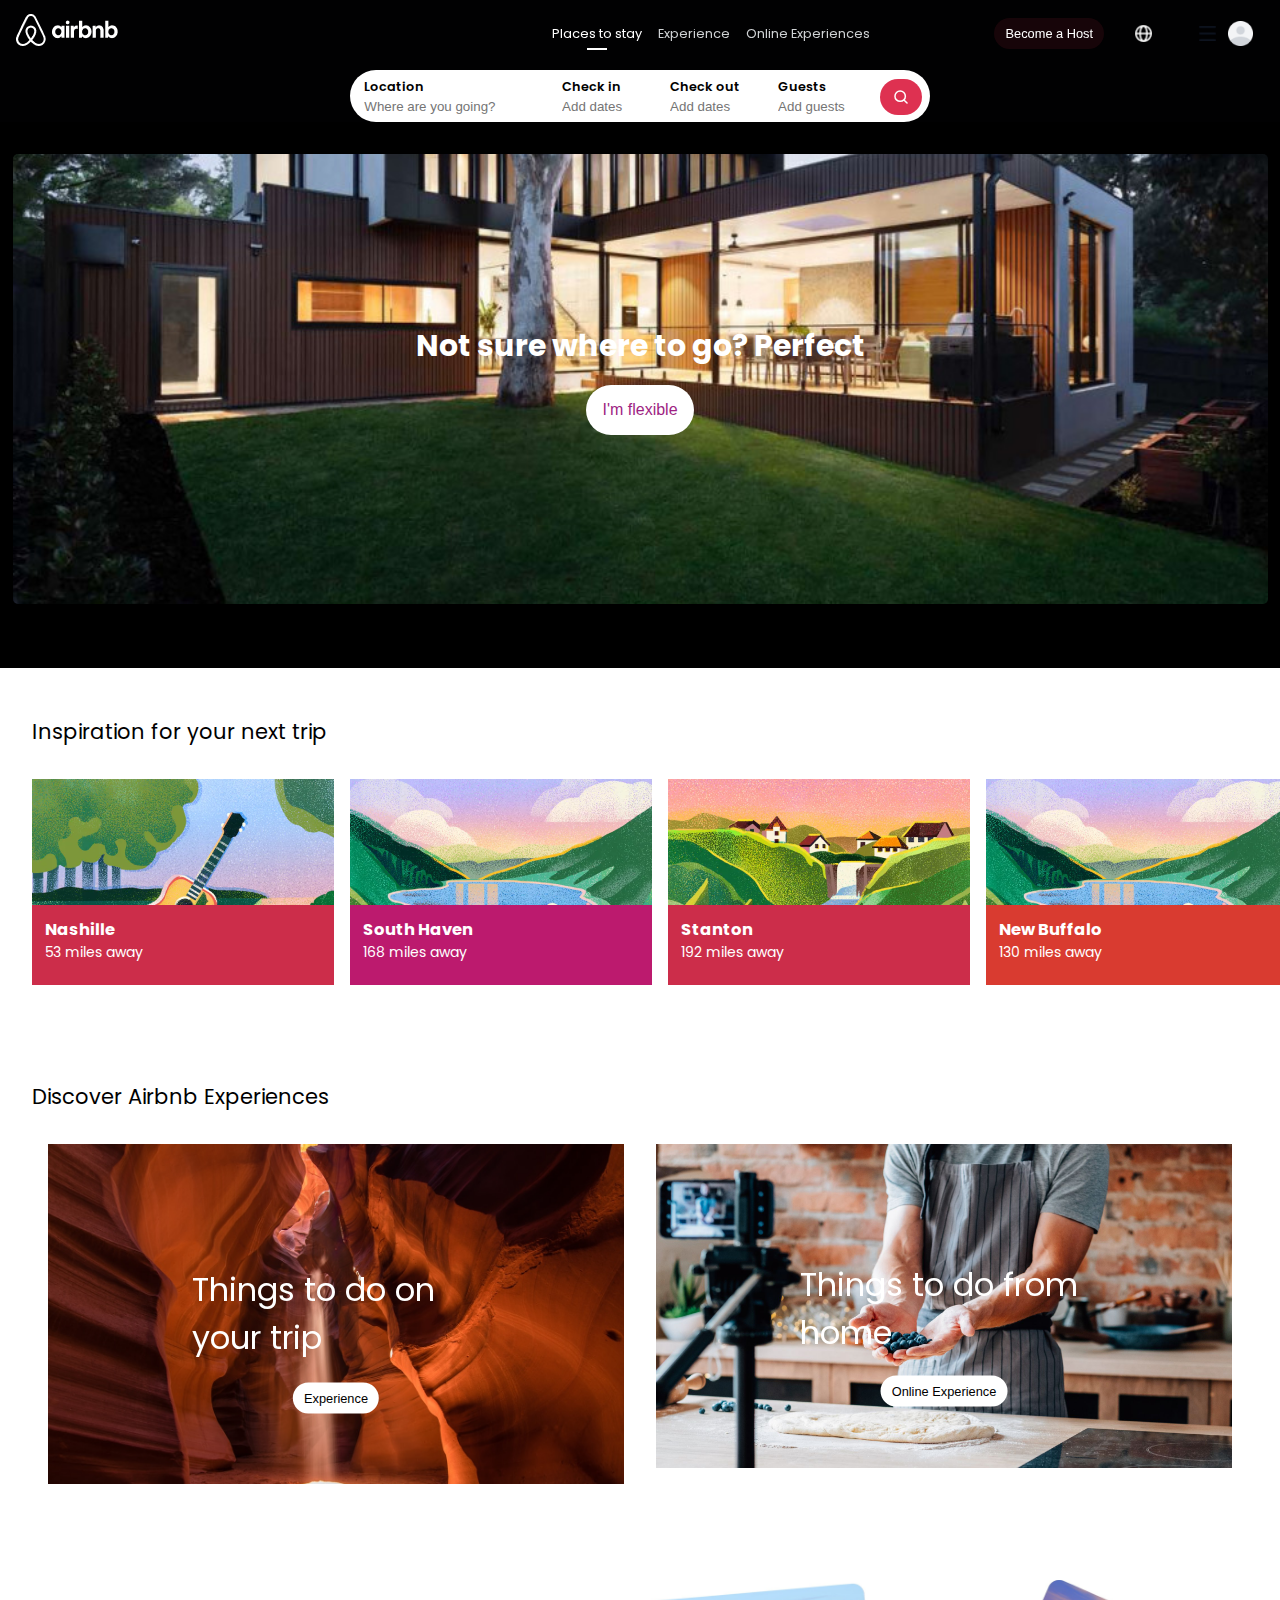
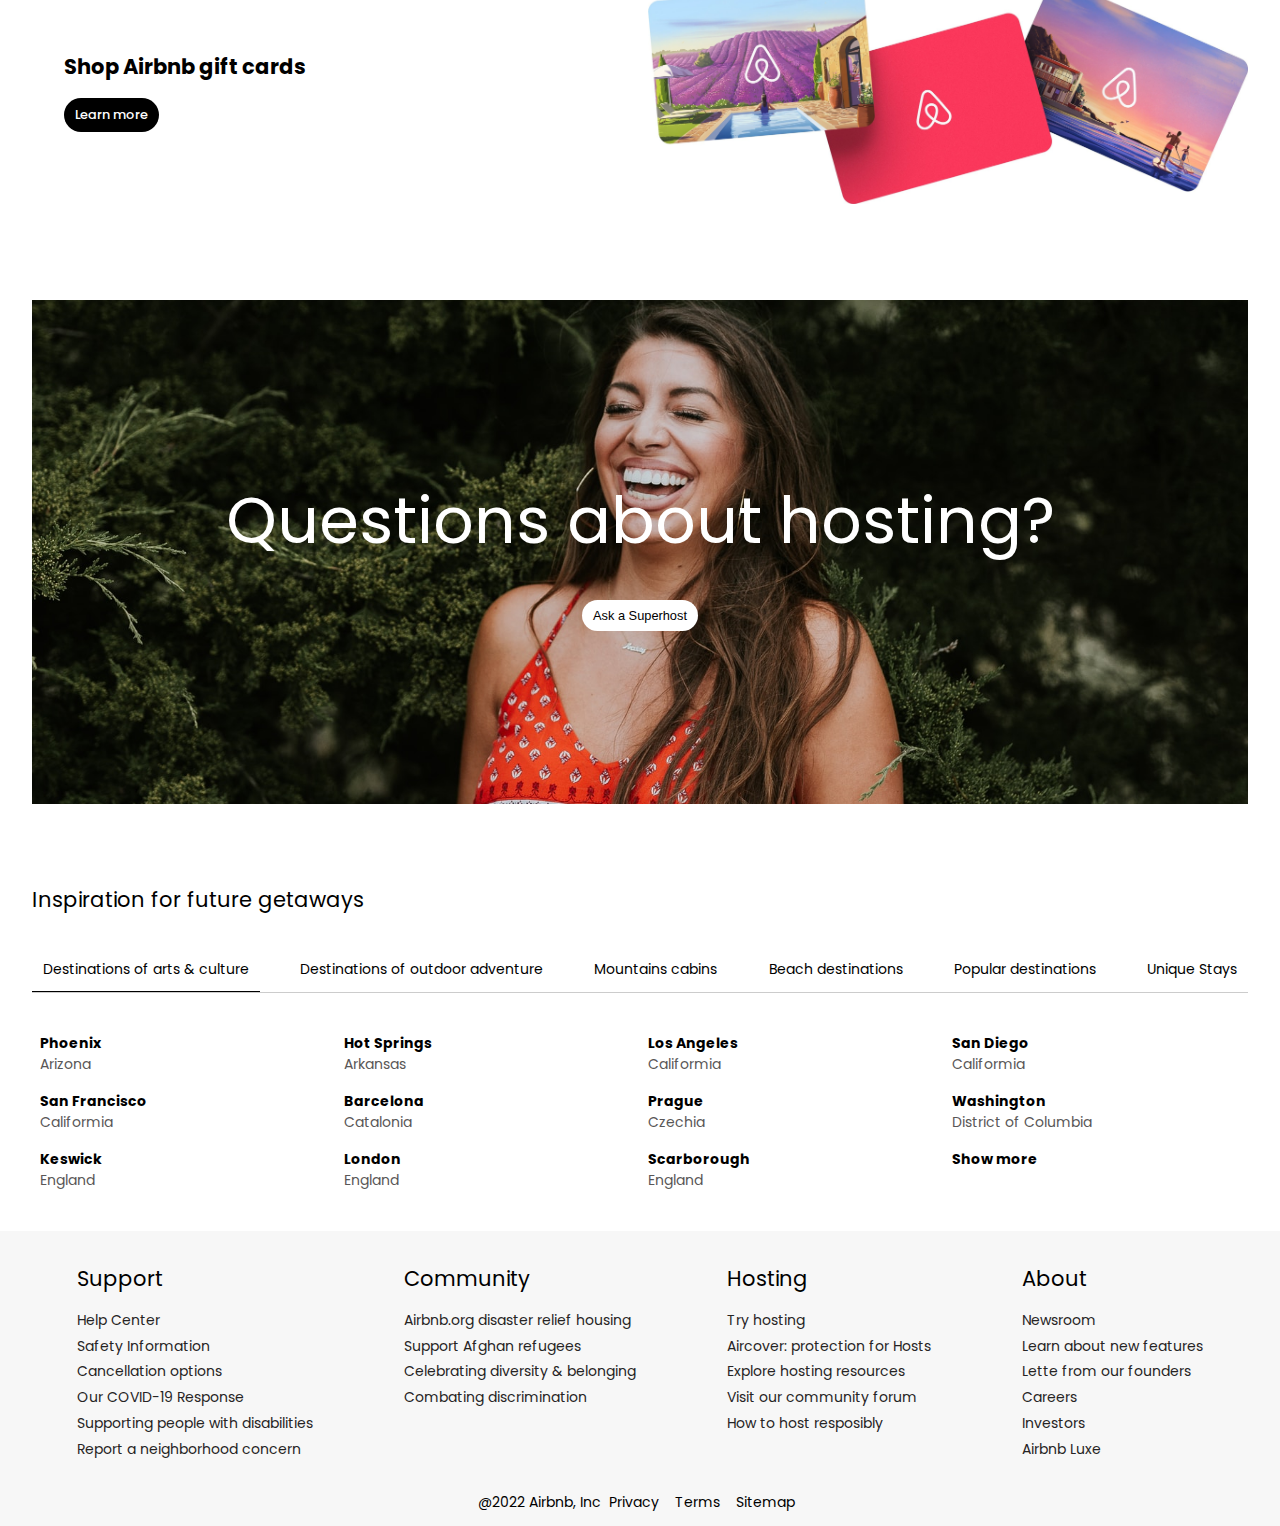
==== index.html @ eb38d073 "Airbnb CLone" ====
<!DOCTYPE html>
<html lang="en">

<head>
    <meta charset="UTF-8">
    <meta name="viewport" content="width=device-width, initial-scale=1.0">
    <meta http-equiv="Content-Type" content="text/html;charset=UTF-8">
    <link rel="preconnect" href="https://fonts.googleapis.com">
<link rel="preconnect" href="https://fonts.gstatic.com" crossorigin>
<link href="https://fonts.googleapis.com/css2?family=Poppins:wght@300;400;500&display=swap" rel="stylesheet">
    <link rel="stylesheet" href="style.css">
    <link rel="stylesheet" href="core.css">
    <title>Home | Airbnb</title>
</head>

<body>
    <header>
        <div class="inner">
            <div class="logo">
                <a href="/" class="logo-link">
                   <img src="./assets/Logo.png" alt="">
                </a>
            </div>
            <div class="header-menu">
                <ul>
                    <li>
                        <a href="#" class="active">Places to stay</a>
                    </li>
                    <li>
                        <a href="#">Experience</a>
                    </li>
                    <li>
                        <a href="#">Online Experiences</a>
                    </li>
                </ul>
            </div>
            <div class="right-side">
                <button type="button" class="btn secondry">Become a Host</button>
                <button type="button" class="btn icon-btn">
                   <img src="./assets/globe.png" alt="">
                </button>

                <button class="btn profile-btn" type="button">
                   <img src="./assets/menu.png" alt="">

                    <img src="./assets/Avatar Base.png" alt="User Profile">
                </button>
            </div>
        </div>
    </header>
    <main>
        <!-- Search bar, listings, and map will go here -->
        <div class="search-bar">
            <form action="#" method="get" id="form">
                <div class="input-group">
                    <label for="search">Location</label>
                    <input type="text" id="search" class="input" placeholder="Where are you going?">
                </div>
                <div class="input-group">
                    <label for="check-in">Check in</label>
                    <input type="text" id="check-in" onblur="(this.type='text')" onfocus="(this.type='date')"
                        class="input" placeholder="Add dates">
                </div>
                <div class="input-group">
                    <label for="check-out">Check out</label>
                    <input type="text" id="check-out" onblur="(this.type='text')" onfocus="(this.type='date')"
                        class="input" placeholder="Add dates">
                </div>
                <div class="input-group">
                    <label for="guest">Guests</label>
                    <input type="text" id="guest" class="input" placeholder="Add guests">
                </div>

                <button class="btn primary" type="submit">
                    <svg width="20" height="20" viewBox="0 0 20 20" fill="none" xmlns="http://www.w3.org/2000/svg">
                        <path
                            d="M16.0417 16.0416L12.9167 12.9166M3.95834 9.16658C3.95834 6.2901 6.29019 3.95825 9.16668 3.95825C12.0432 3.95825 14.375 6.2901 14.375 9.16658C14.375 12.0431 12.0432 14.3749 9.16668 14.3749C6.29019 14.3749 3.95834 12.0431 3.95834 9.16658Z"
                            stroke="white" stroke-width="1.5" stroke-linecap="round" stroke-linejoin="round" />
                    </svg>
                </button>
            </form>
        </div>

        <div class="hero-bar">
            <div class="inner">
                <h1>Not sure where to go? Perfect</h1>

                <button class="btn secondry" type="button">I'm flexible</button>
            </div>
        </div>

        <div class="categories">
            <h2 class="heading">Inspiration for your next trip</h2>

            <div class="slider">
                <div class="card">
                    <img src="./assets/Rectangle 1.png" alt="">
                    <div class="bottom">
                        <h3>Nashille</h3>
                        <p>53 miles away</p>
                    </div>
                </div>
                <div class="card">
                    <img src="./assets/Rectangle 1 (1).png" alt="">
                    <div class="bottom">
                        <h3>South Haven</h3>
                        <p>168 miles away</p>
                    </div>
                </div>
                <div class="card">
                    <img src="./assets/Rectangle 3.png" alt="">
                    <div class="bottom">
                        <h3>Stanton</h3>
                        <p>192 miles away</p>
                    </div>
                </div>
                <div class="card">
                    <img src="./assets/Rectangle 4.png" alt="">
                    <div class="bottom">
                        <h3>New Buffalo</h3>
                        <p>130 miles away</p>
                    </div>
                </div>
            </div>
        </div>

        <div class="experience">
            <h2 class="heading">Discover Airbnb Experiences</h2>

            <div class="slider">
                <div class="card">
                    <img src="./assets/exp1.png" alt="" srcset="">

                    <h3>Things to do on your trip</h3>
                    <button type="button" class="btn">Experience</button>
                </div>
                <div class="card">
                    <img src="./assets/exp2.png" alt="" srcset="">

                    <h3>Things to do from home</h3>
                    <button type="button" class="btn">Online Experience</button>
                </div>
            </div>
        </div>

        <div class="shop">
            <div class="lp">
                <h2>Shop Airbnb gift cards</h2>

                <a href="#" class="btn">Learn more</a>
            </div>
            <img src="./assets/v2704_6504.png" alt="">
        </div>

        <div class="hosting">
            <div class="inner">
                <h2>Questions about hosting?</h2>

                <button type="button" class="btn">
                    Ask a Superhost
                </button>
            </div>
        </div>

        <div class="inspiration">
            <h2 class="heading">Inspiration for future getaways</h2>

            <ul class="tabs">
                <li class="active">
                    <a href="#">Destinations of arts & culture</a>
                </li>
                <li>
                    <a href="#">Destinations of outdoor adventure</a>
                </li>
                <li>
                    <a href="#">Mountains cabins</a>
                </li>
                <li>
                    <a href="#">Beach destinations</a>
                </li>
                <li>
                    <a href="#">Popular destinations</a>
                </li>
                <li>
                    <a href="#">Unique Stays</a>
                </li>
            </ul>

            <ul class="types">
                <li>
                    <b>Phoenix</b>
                    <span>Arizona</span>
                </li>
                <li>
                    <b>Hot Springs</b>
                    <span>Arkansas</span>
                </li>
                <li>
                    <b>Los Angeles</b>
                    <span>Califormia</span>
                </li>
                <li>
                    <b>San Diego</b>
                    <span>Califormia</span>
                </li>
                <li>
                    <b>San Francisco</b>
                    <span>Califormia</span>
                </li>
                <li>
                    <b>Barcelona</b>
                    <span>Catalonia</span>
                </li>
                <li>
                    <b>Prague</b>
                    <span>Czechia</span>
                </li>
                <li>
                    <b>Washington</b>
                    <span>District of Columbia</span>
                </li>
                <li>
                    <b>Keswick</b>
                    <span>England</span>
                </li>
                <li>
                    <b>London</b>
                    <span>England</span>
                </li>
                <li>
                    <b>Scarborough</b>
                    <span>England</span>
                </li>
                <li>
                    <b>Show more</b>
                </li>
            </ul>
        </div>
    </main>
    <footer>
        <!-- Footer will go here -->
        <div class="top">
            <div class="col">
                <h2>Support</h2>
                <ul>
                    <li>
                        <a href="#">Help Center</a>
                    </li>
                    <li>
                        <a href="#">Safety Information</a>
                    </li>
                    <li>
                        <a href="#">Cancellation options</a>
                    </li>
                    <li>
                        <a href="#">Our COVID-19 Response</a>
                    </li>
                    <li>
                        <a href="#">Supporting people with disabilities</a>
                    </li>
                    <li>
                        <a href="#">Report a neighborhood concern</a>
                    </li>
                </ul>
            </div>

            <div class="col">
                <h2>Community</h2>
                <ul>
                    <li>
                        <a href="#">Airbnb.org disaster relief housing</a>
                    </li>
                    <li>
                        <a href="#">Support Afghan refugees</a>
                    </li>
                    <li>
                        <a href="#">Celebrating diversity & belonging</a>
                    </li>
                    <li>
                        <a href="#">Combating discrimination</a>
                    </li>
                </ul>
            </div>

            <div class="col">
                <h2>Hosting</h2>
                <ul>
                    <li>
                        <a href="#">Try hosting</a>
                    </li>
                    <li>
                        <a href="#">Aircover: protection for Hosts</a>
                    </li>
                    <li>
                        <a href="#">Explore hosting resources</a>
                    </li>
                    <li>
                        <a href="#">Visit our community forum</a>
                    </li>
                    <li>
                        <a href="#">How to host resposibly</a>
                    </li>
                </ul>
            </div>

            <div class="col">
                <h2>About</h2>
                <ul>
                    <li>
                        <a href="#">Newsroom</a>
                    </li>
                    <li>
                        <a href="#">Learn about new features</a>
                    </li>
                    <li>
                        <a href="#">Lette from our founders</a>
                    </li>
                    <li>
                        <a href="#">Careers</a>
                    </li>
                    <li>
                        <a href="#">Investors</a>
                    </li>
                    <li>
                        <a href="#">Airbnb Luxe</a>
                    </li>
                </ul>
            </div>
        </div>

        <div class="bottom">
            <p>@2022 Airbnb, Inc</p>

            <a href="#">Privacy</a>
            <a href="#">Terms</a>
            <a href="#">Sitemap</a>
        </div>
    </footer>


    <script src="core.js"></script>
    <script src="home.js"></script>
</body>

</html>
---- style.css ----
header {
    width: 100%;
    display: flex;
    justify-content: center;
    background-color: #010102;
    padding-top: 0.8rem;
}

header .inner {
    display: flex;
    align-items: center;
    justify-content: space-between;
    width: 100%;
    position: sticky;
    position: -webkit-sticky;
    top: 0;
    padding: 0 16px;
    max-width: 1296px;
}

.header-menu ul {
    list-style: none;
    display: flex;
    align-items: center;
    flex-direction: row;
}

.header-menu li {
    margin: 0 8px;
}

.header-menu a {
    font-size: 0.8rem;
    color: #cfd2d4;
    text-decoration: none;
    transition: 0.3s;
    position: relative;
}

.header-menu a::after {
    position: absolute;
    content: '';
    bottom: 0px;
    left: 50%;
    transform: translateX(-50%) translateY(8px);
    background-color: #fff;
    height: 2px;
    transition: 0.3ss;
}

.header-menu a:hover,
.header-menu a.active {
    color: #fff;
}

.header-menu a:hover::after,
.header-menu a.active::after {
    width: 20px;
}

.right-side {
    display: flex;
    align-items: center;
}

.right-side .icon-btn {
    margin: 0 0.5rem;
}

.right-side img {
    height: 25px;
    width: 25px;
    margin-left: 0.5rem;
}

.profile-btn {
    background-color: #fff;
    padding: 0.4rem 0.5rem;
}

.search-bar {
    background-color: #010102;
    display: flex;
    align-items: center;
    justify-content: center;
    padding-top: 1rem;
}

.search-bar form {
    display: flex;
    align-items: center;
    background-color: #fff;
    border-radius: 30px;
    padding: 0.5rem;
    padding-bottom: 0.3rem;
}

.search-bar label {
    display: block;
    color: #000;
    font-weight: 600;
    font-size: 0.8rem;
    margin-left: 0.4rem;
}

.search-bar .input-group:not(:last-child) {
    margin-right: 0.5rem;
}

.search-bar .input {
    padding: 0 0.4rem;
}

.search-bar .input-group:not(:first-child) .input {
    width: 100px;
}

.hero-bar {
    width: 100%;
    display: flex;
    align-items: center;
    justify-content: center;
    padding: 2rem 0;
    padding-bottom: 4rem;
    background-color: #000;
}

.hero-bar .inner {
    height: 450px;
    display: flex;
    align-items: center;
    justify-content: center;
    flex-direction: column;
    background-image: url(./assets/hero.jpg);
    background-size: 100%;
    background-position-y: -250px;
    background-repeat: no-repeat;
    max-width: 1255px;
    width: 100%;
    border-radius: 5px;
}

.hero-bar .inner h1 {
    font-size: 30px;
    color: #ffffff;
}

.hero-bar .inner .btn {
    background-color: #fff;
    color: #9E1F83;
    font-size: 1rem;
    padding: 1rem;
    margin-top: 1rem;
}

/* categories */
.categories {
    padding: 3rem 2rem;
}

.heading {
    font-weight: 400;
}

.slider {
    margin-top: 2rem;
    width: 100%;
    display: flex;
    align-items: flex-start;
    justify-content: space-around;
}

.categories .card:not(:last-child) {
    margin-right: 1rem;
}

.categories .card {
    position: relative;
}

.categories .card .bottom {
    background-color: #000;
    color: #fff;
    padding: 0.8rem;
    position: absolute;
    width: 100%;
    bottom: 0;
    height: 5rem;
}

.categories .card:first-child .bottom {
    background-color: #CC2D4A;
}

.categories .card:nth-child(2) .bottom {
    background-color: #BC1A6E;
}

.categories .card:nth-child(3) .bottom {
    background-color: #CC2D4A;
}

.categories .card:nth-child(4) .bottom {
    background-color: #D93B30;
}

/* experience */
.experience {
    padding: 3rem 2rem;
}

.experience .slider {
    margin-top: 2rem;
    width: 100%;
    display: flex;
    align-items: flex-start;
    justify-content: space-around;
}

.experience .card {
    width: 100%;
    margin: 0 1rem;
    max-height: 340px;
    position: relative;
    overflow: hidden;
}

.experience .card img {
    max-width: 100%;
    height: 100%;
}

.experience .card h3 {
    position: absolute;
    top: 50%;
    left: 50%;
    color: #fff;
    font-size: 2rem;
    font-weight: 400;
    transform: translate(-50%, -50%);
}

.experience .card button {
    position: absolute;
    top: 70%;
    left: 50%;
    color: #000;
    margin-top: 1rem;
    transform: translate(-50%, -50%);
    background-color: #fff;
}

/* shop */
.shop {
    padding: 3rem 2rem;
    display: flex;
    align-items: center;
}

.shop img {
    max-width: 600px;
    margin-left: auto;
}

.shop .btn {
    text-decoration: none;
    background-color: #000;
    color: #fff;
    margin-top: 1rem;
}

.shop .lp {
    padding-left: 2rem;
}

/* hosting */
.hosting {
    padding: 3rem 2rem;
    display: flex;
    justify-content: center;
    align-items: center;
    max-width: 100%;
    height: 600px;
}

.hosting .inner {
    width: 100%;
    height: 100%;
    padding: 2rem;
    display: flex;
    align-items: center;
    justify-content: center;
    flex-direction: column;
    background-repeat: no-repeat;
    background-size: 100%;
    background-position-y: 60%;
    background-image: url(assets/v2704_6505.png);
}

.hosting h2 {
    color: #fff;
    font-size: 4rem;
    font-weight: 400;
}

.hosting button {
    background-color: #fff;
    margin-top: 2rem;
    color: #000;
}

/* inspiration */
.inspiration {
    padding: 2rem;
}

.inspiration .tabs {
    list-style: none;
    display: flex;
    align-items: center;
    justify-content: space-between;
    margin-top: 2rem;
    border-bottom: 1px solid #ccc;
}

.inspiration .tabs a {
    color: #000;
    text-decoration: none;
}

.inspiration .tabs li {
    padding: 0.7rem;
}

.inspiration .tabs li:hover {
    background-color: #f7f7f7;
}

.inspiration .tabs li.active {
    border-bottom: 1px solid #000;
}

.inspiration .types {
    list-style-type: none;
    display: flex;
    flex-wrap: wrap;
    margin-top: 2rem;
}

.inspiration .types li {
    flex: 1 1 25%;
    padding: 0.5rem;
}

.inspiration .types li b {
    display: block;
}

.inspiration .types li span {
    color: #595757;
}
---- core.css ----
:root {
    --main: #DE3151;
    --light-main: #DE31511A;
}

*,
::after,
::before {
    margin: 0;
    padding: 0;
    box-sizing: border-box;
}

body {
    scroll-behavior: smooth;
    font-size: 14px;
    font-family: "Poppins", sans-serif;
    font-weight: 400;
    color: #000;
    min-height: 100vh;
    width: 100%;
}

/* Buttons */
.btn {
    background: transparent;
    border: 0;
    outline: 0;
    appearance: none;
    color: #fff;
    padding: 0.5rem 0.7rem;
    transition: 0.3s;
    border-radius: 30px;
    display: inline-flex;
    align-items: center;
    cursor: pointer;
    user-select: none;
    font-size: 0.8rem;
    font-weight: 500;
}

.btn:hover {
    opacity: 0.7;
}

.btn:active {
    transform: scale(0.95);
}

.btn.secondry {
    background-color: var(--light-main);
}

.btn.primary {
    background-color: var(--main);
}


/* Input */
.input {
    padding: 0.5rem 0.7rem;
    border-radius: 30px;
    border: 0;
    outline: 0;
    background-color: transparent;
    appearance: none;
    color: #000;
    transition: 0.3s;
}

/* Footer */
footer {
    width: 100%;
    background-color: #f7f7f7;
    padding: 2rem;
    padding-bottom: 0;
}

footer .top {
    display: flex;
    align-items: flex-start;
    justify-content: space-around;
}

footer .top h2 {
    font-weight: 400;
    margin-bottom: 1rem;
}

footer .top ul {
    list-style: none;
}

footer .top ul a {
    color: #262424;
    margin-bottom: 0.8rem;
    text-decoration: none;
}

footer .top ul li {
    margin-bottom: 0.3rem;
}

footer .bottom {
    padding: 0.8rem;
    display: flex;
    align-items: center;
    justify-content: center;
    margin-top: 0.9rem;
}

footer .bottom a {
    color: #000;
    text-decoration: none;
    margin: 0 0.5rem;
}
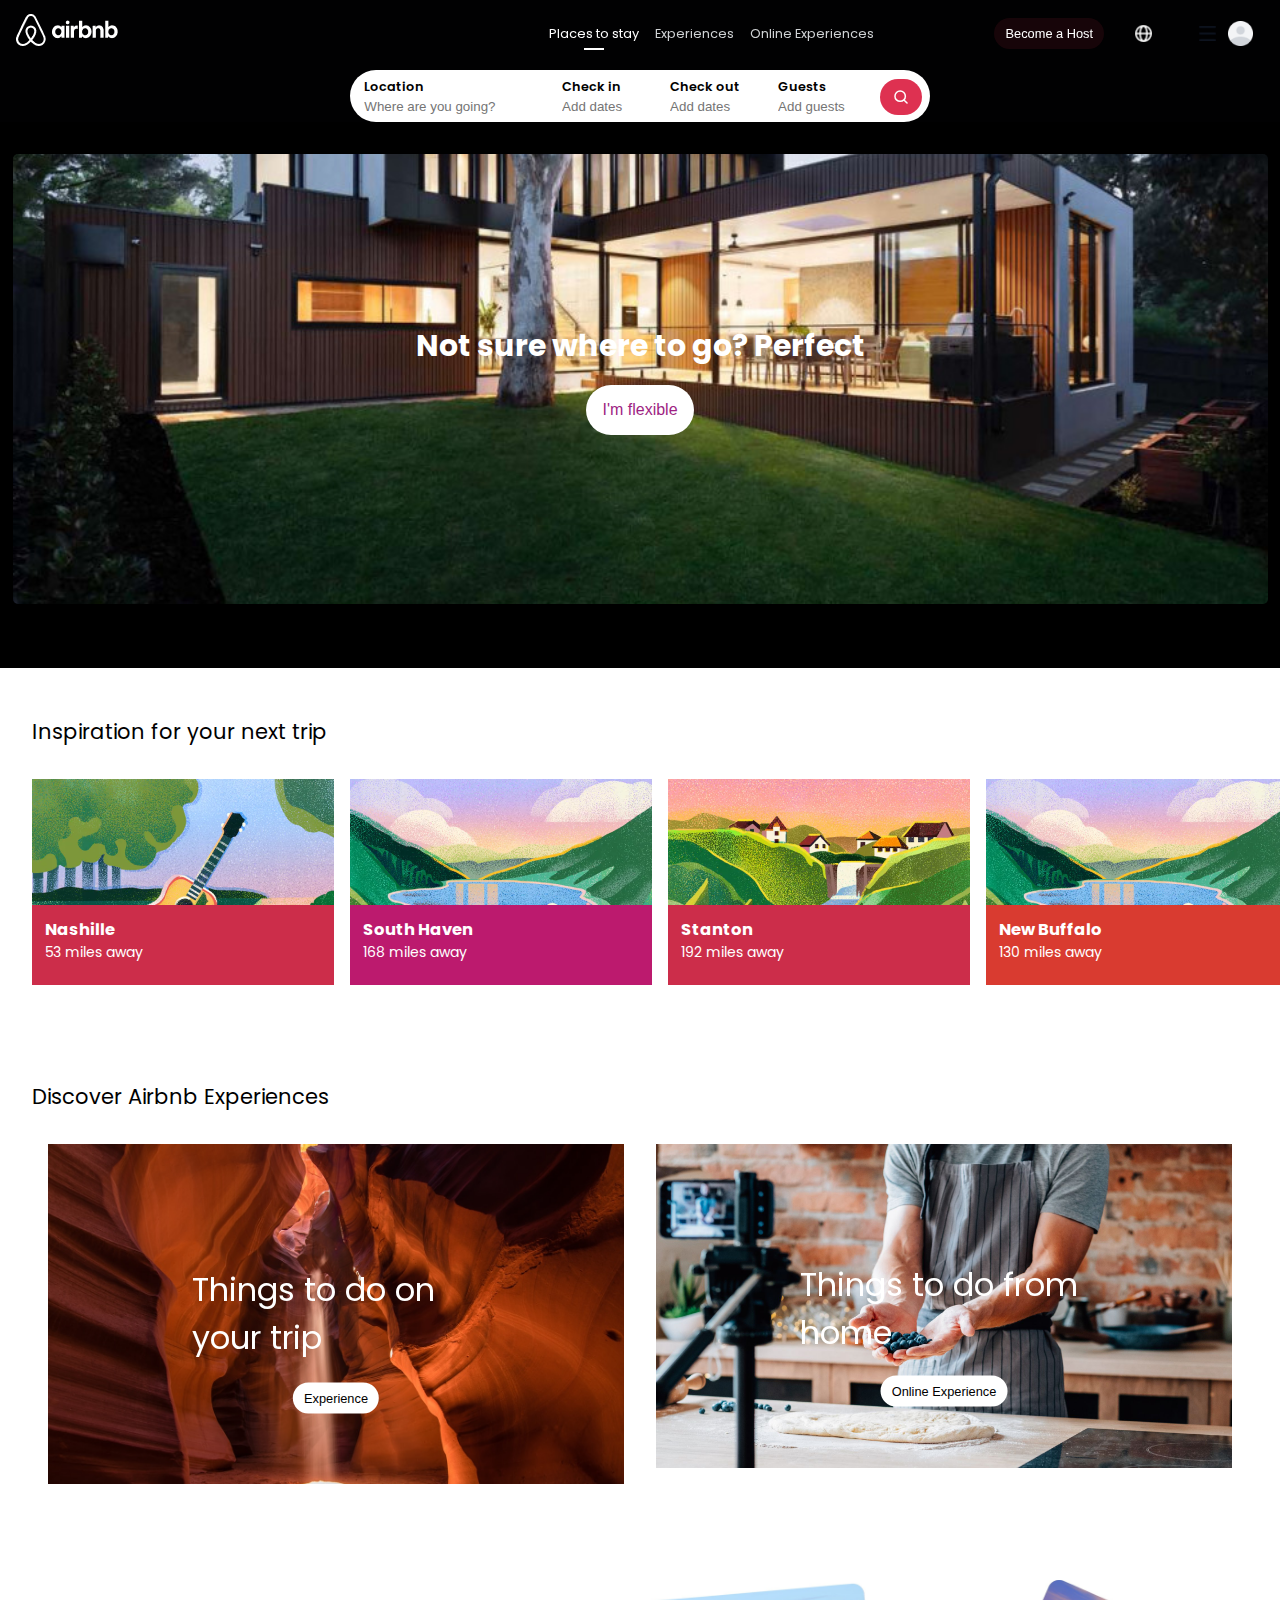
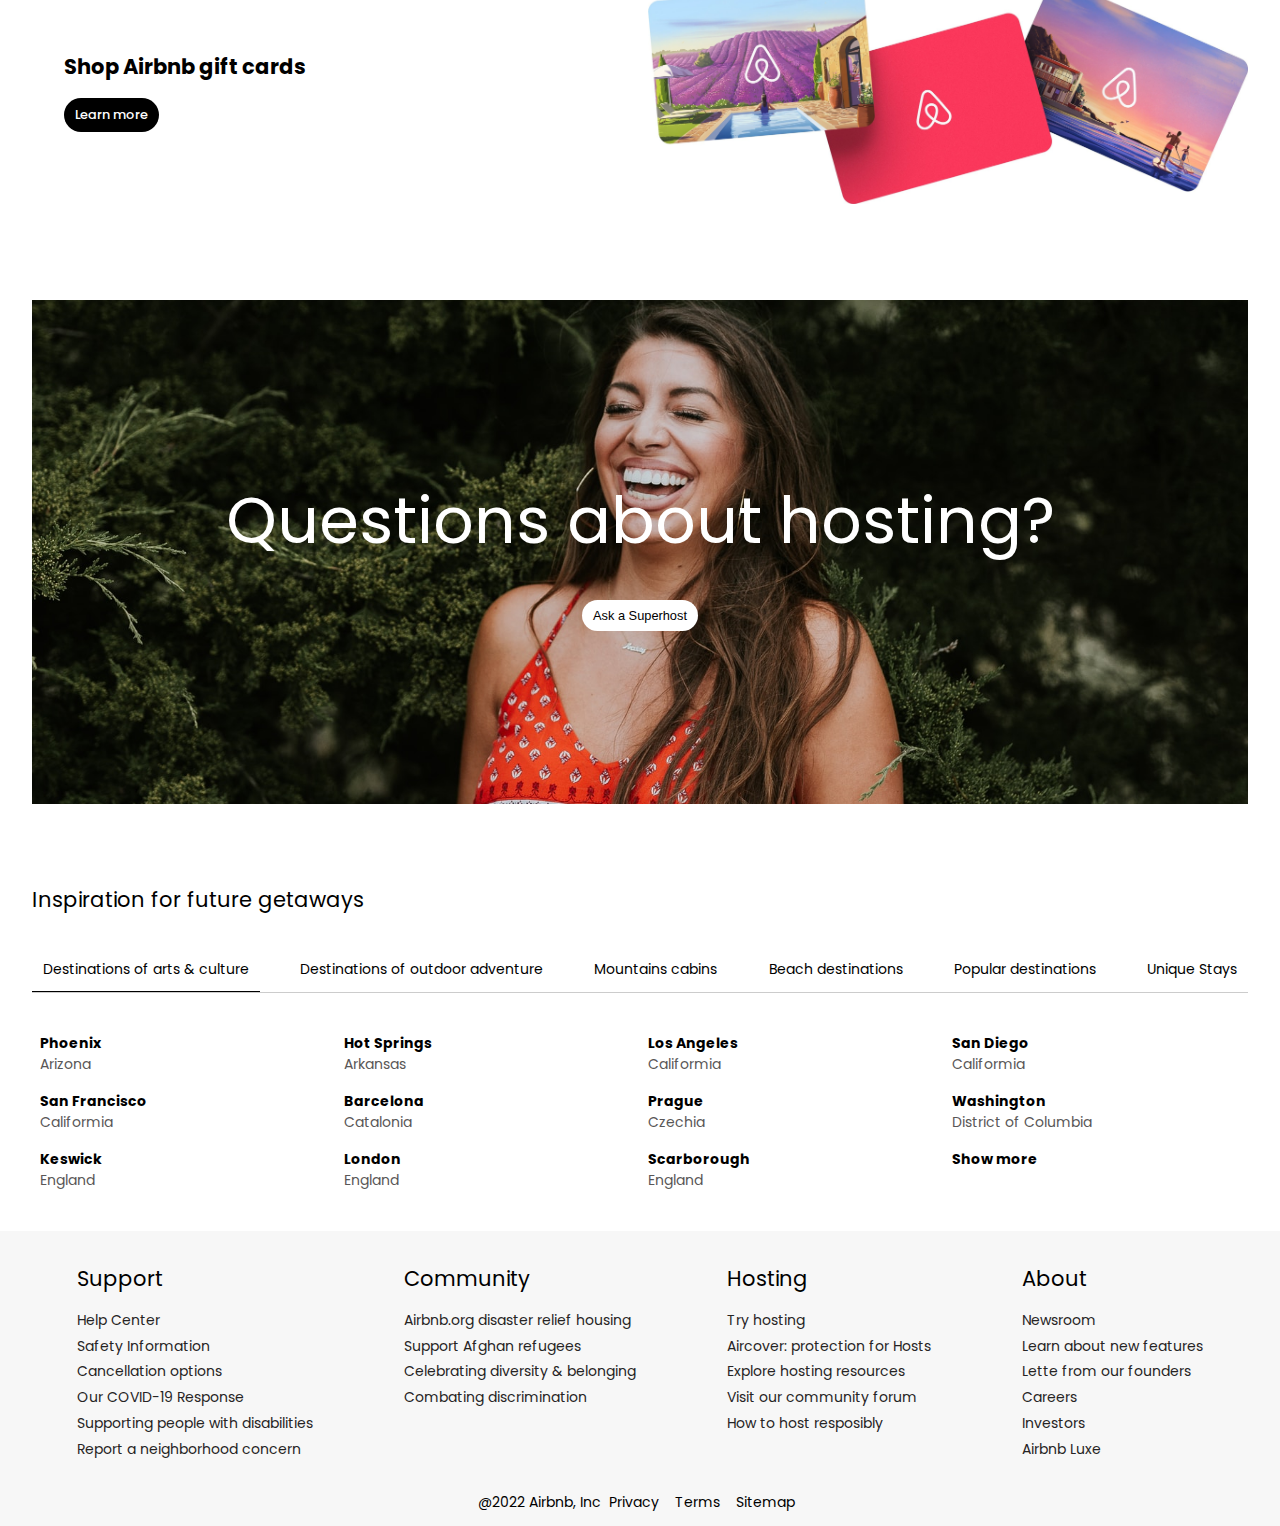
==== commit d5d57435: "Week2" ====
--- a/index.html
+++ b/index.html
@@ -28,7 +28,7 @@
                         <a href="#" class="active">Places to stay</a>
                     </li>
                     <li>
-                        <a href="#">Experience</a>
+                        <a href="./searchListing.html">Experiences</a>
                     </li>
                     <li>
                         <a href="#">Online Experiences</a>
